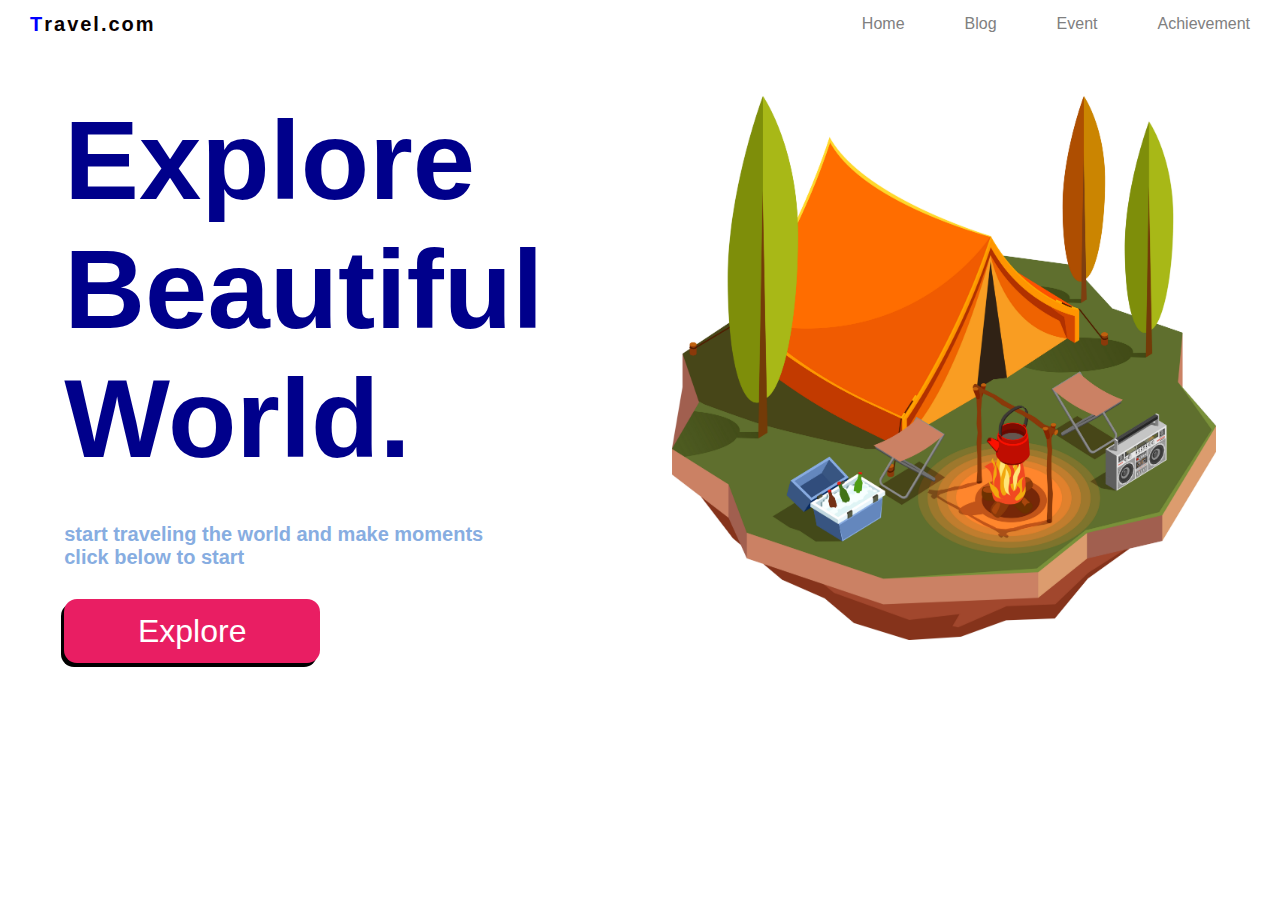
==== index.html @ 0fa943d5 "Update and rename home.html to index.html" ====
<!DOCTYPE html>
<Html>

<Head>
    <title>www.Travel.com</title>
    <link href="style.css" rel='stylesheet' type="text/css" />
</Head>

<Body>
    <Header>
        <span class="logoSection">
            <P class="logo1">T</P>
            <P class="logo">
                 ravel.com
            </P>
        </span>
        <span class="navbar">
            <div class="buttons">
                <p class="lable">home</p>
            </div>
            <div class="buttons">
                <a href="about.html" style="text-decoration: none;">
                    <p class="lable">blog</p>

                </a>
            </div>
            <div class="buttons">
                <p class="lable">event</p>
            </div>
            <div class="buttons">
                <p class="lable">achievement</p>
            </div>

        </span>
    </Header>
    <Div class="homebody">
        <span class="MotoContainer">
            <P class="Moto">Explore </P>
            <P class="Moto">Beautiful </P>
            <P class="Moto">World. </P>
            <p class="moto-flex">start traveling the world and make moments<br>click below to start </p>
            <button class="btn-xplore">
                Explore
            </button>
        </span> 
        <span class="ImageCont">
              <Image src="./bg1.jpg" class="image"/>
        </span>
    </Div>



</Body>

</Html>
---- style.css ----
*{
    margin:0;
    padding:0;
}
Header {
    /* background: red; */
    height: 3em;
    display: flex;
    align-items: center;
    justify-content: space-between;
}
.logoSection{
   color:white;
   /* background-color:green; */
   font-family:helvetica;
   display: flex;
   align-content: center;
}
.navbar {
    display: flex;
    justify-content: space-between;
    align-items: center;
}
.buttons{
   margin:30px;
}
.lable{
    font-family: sans-serif  ;
    text-transform: capitalize;
    color:gray;
    user-select: none;
    cursor: pointer;
}
.lable:hover{
    color:black
}
.logo {
    font-weight: bold;
    font-size: 20px;
    color: #0a0101;
    font-family: sans-serif;
    letter-spacing: 2px;
}
.logo1{
    font-weight: bold;
    font-size: 20px;
    color: blue;
    font-family: sans-serif;
    text-transform: capitalize;
    letter-spacing: 2px;
    margin-left: 30px;  
}
p.Moto {
    font-size: 7em;
    font-family: sans-serif;
    font-weight: bold;
    color: darkblue;
}
.homebody {
    display: flex;
    justify-content: space-around;
    margin-top: 3em;
}
.image {
    height: 34em;
    width: 34em;
    animation: hand 2s infinite;
}
p.moto-flex {
    font-weight: bold;
    color: #87ade1;
    font-size: 20px;
    font-family: sans-serif;
    margin-top: 2em;

}


button.btn-xplore {
    margin-top:30px ;
    font-size: 2em;
    box-shadow: -3px 4px 0px 0 black;
    background: #E91E63;
    color: white;
    height: 2em;
    width: 8em;
    border: none;
    border-radius: 13px;
} 
button.btn-xplore:hover{
    box-shadow: none;
    margin-top: 32px;
    margin-left: -3px;
}
@keyframes hand{
    from{
        transform :rotateX(350deg)
    
    }
    to{
transform :rotateX(360deg)
    }
}
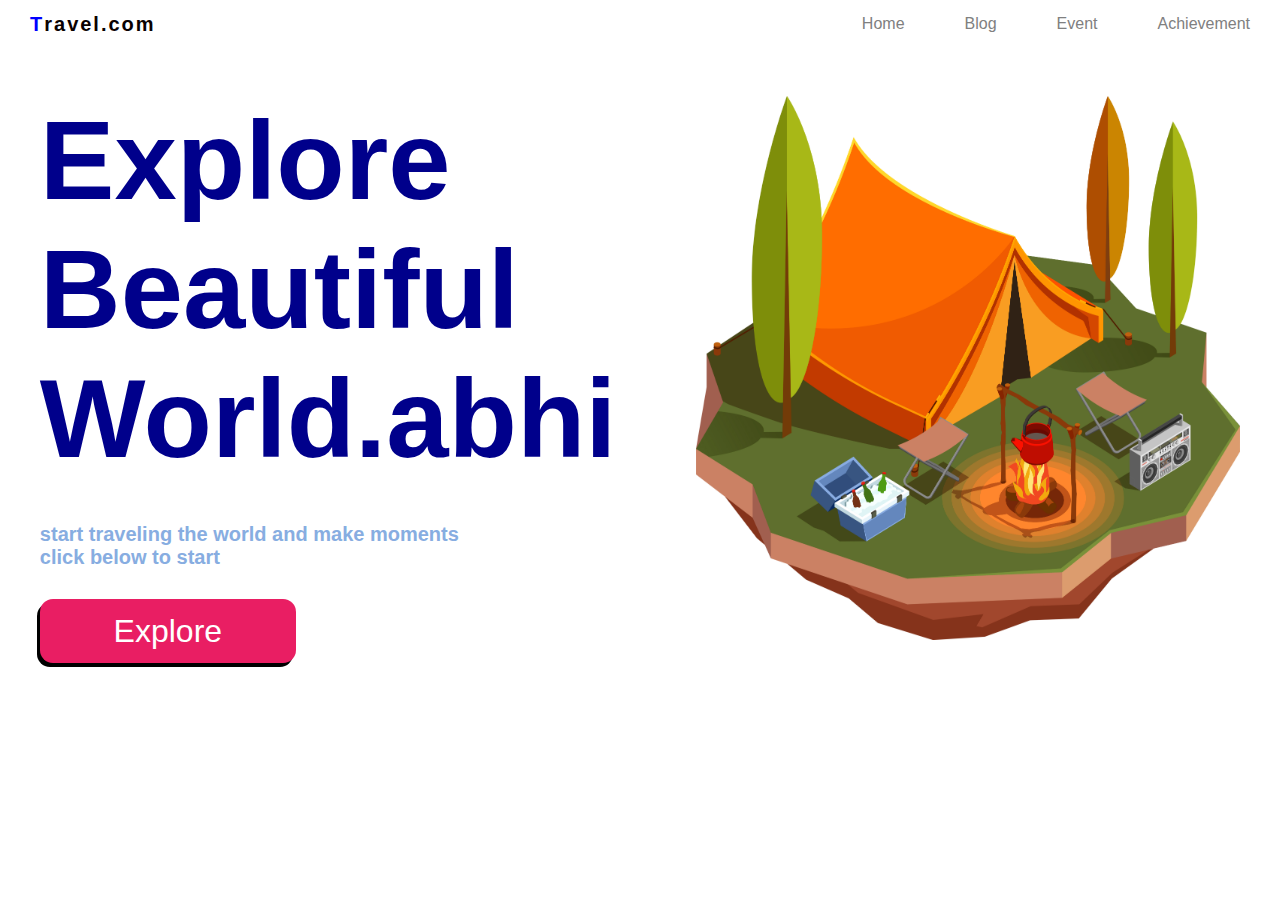
==== commit c24d5dbf: "Update index.html" ====
--- a/index.html
+++ b/index.html
@@ -37,7 +37,7 @@
         <span class="MotoContainer">
             <P class="Moto">Explore </P>
             <P class="Moto">Beautiful </P>
-            <P class="Moto">World. </P>
+            <P class="Moto">World.abhi </P>
             <p class="moto-flex">start traveling the world and make moments<br>click below to start </p>
             <button class="btn-xplore">
                 Explore
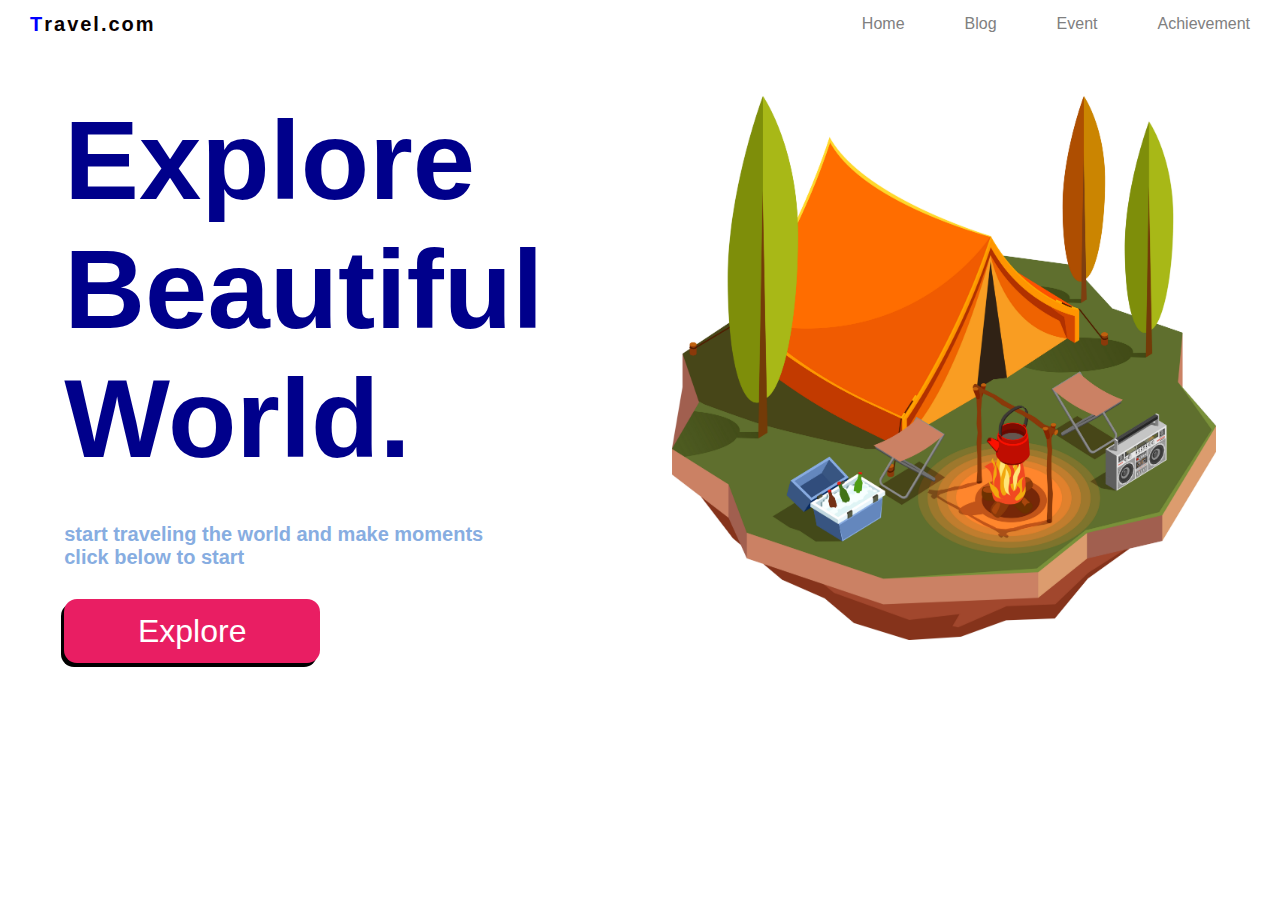
==== commit 83a80284: "Update index.html" ====
--- a/index.html
+++ b/index.html
@@ -37,7 +37,7 @@
         <span class="MotoContainer">
             <P class="Moto">Explore </P>
             <P class="Moto">Beautiful </P>
-            <P class="Moto">World.abhi </P>
+            <P class="Moto">World. </P>
             <p class="moto-flex">start traveling the world and make moments<br>click below to start </p>
             <button class="btn-xplore">
                 Explore
